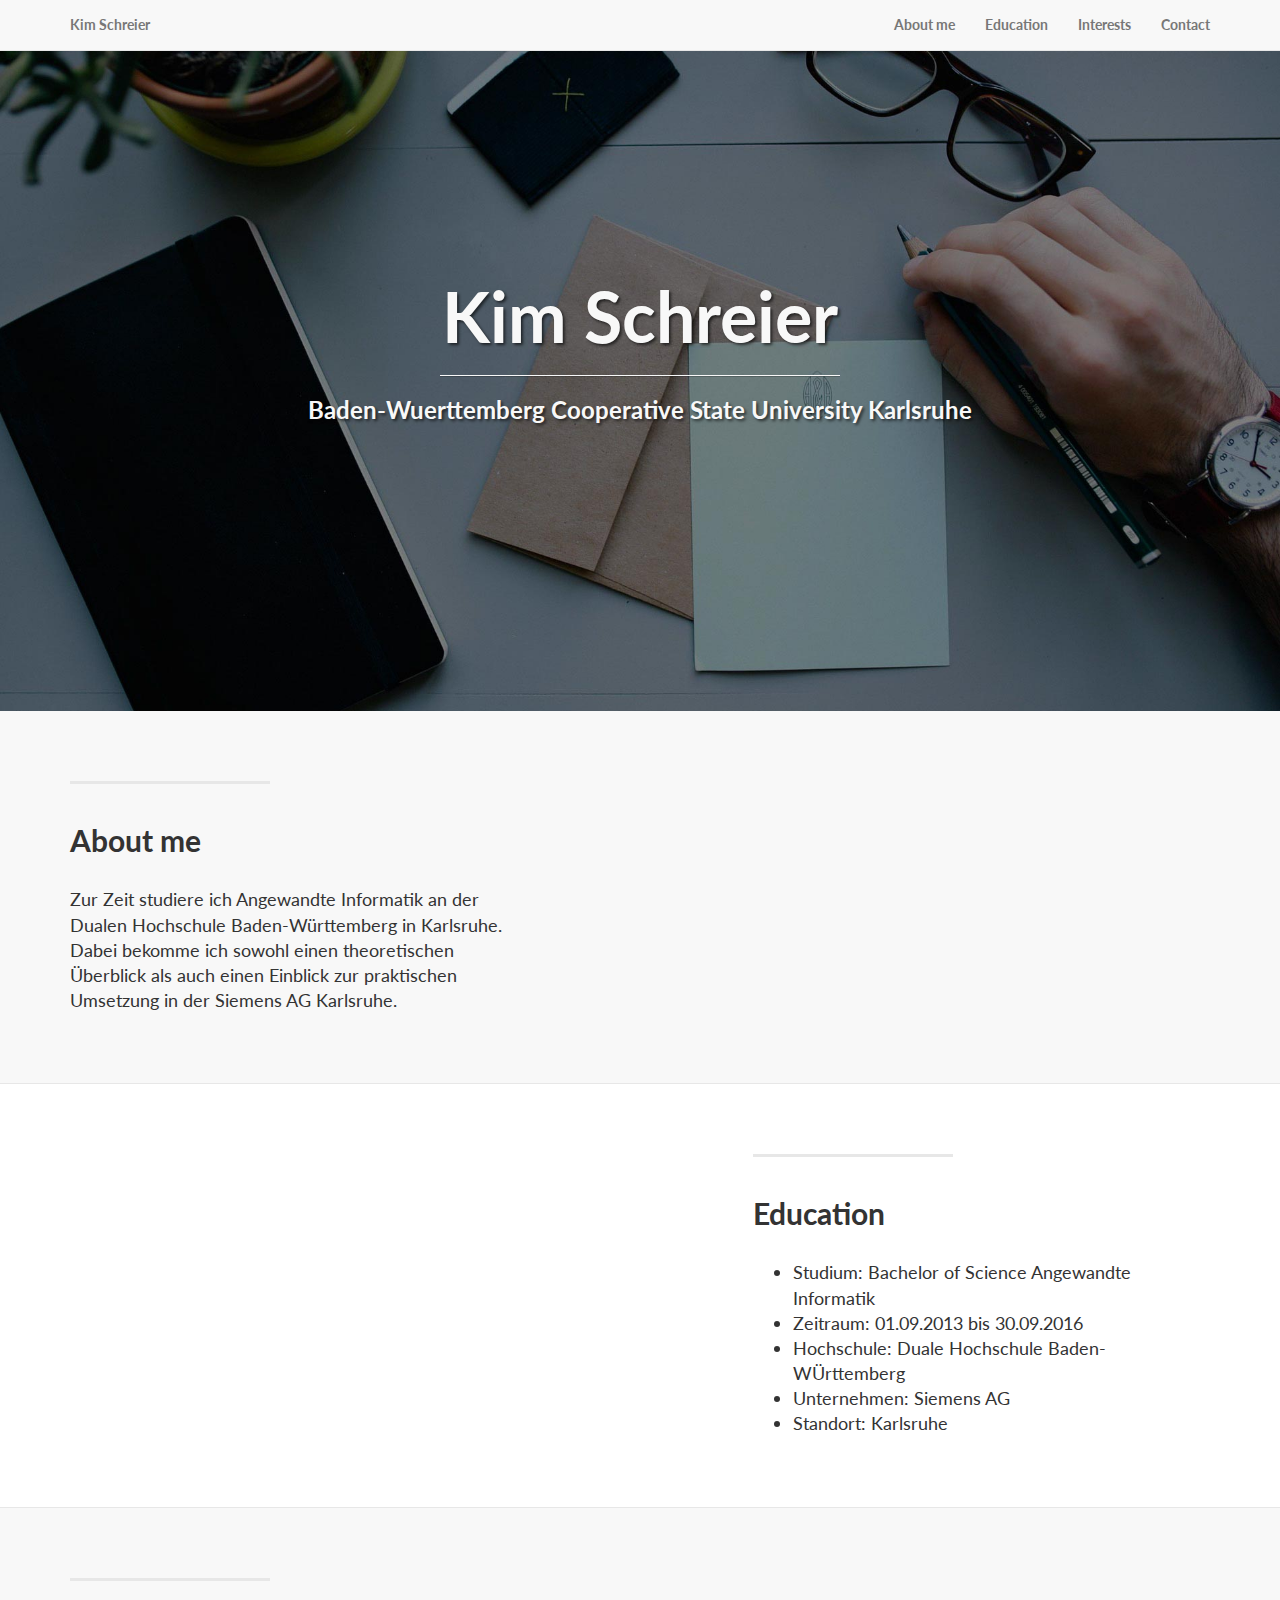
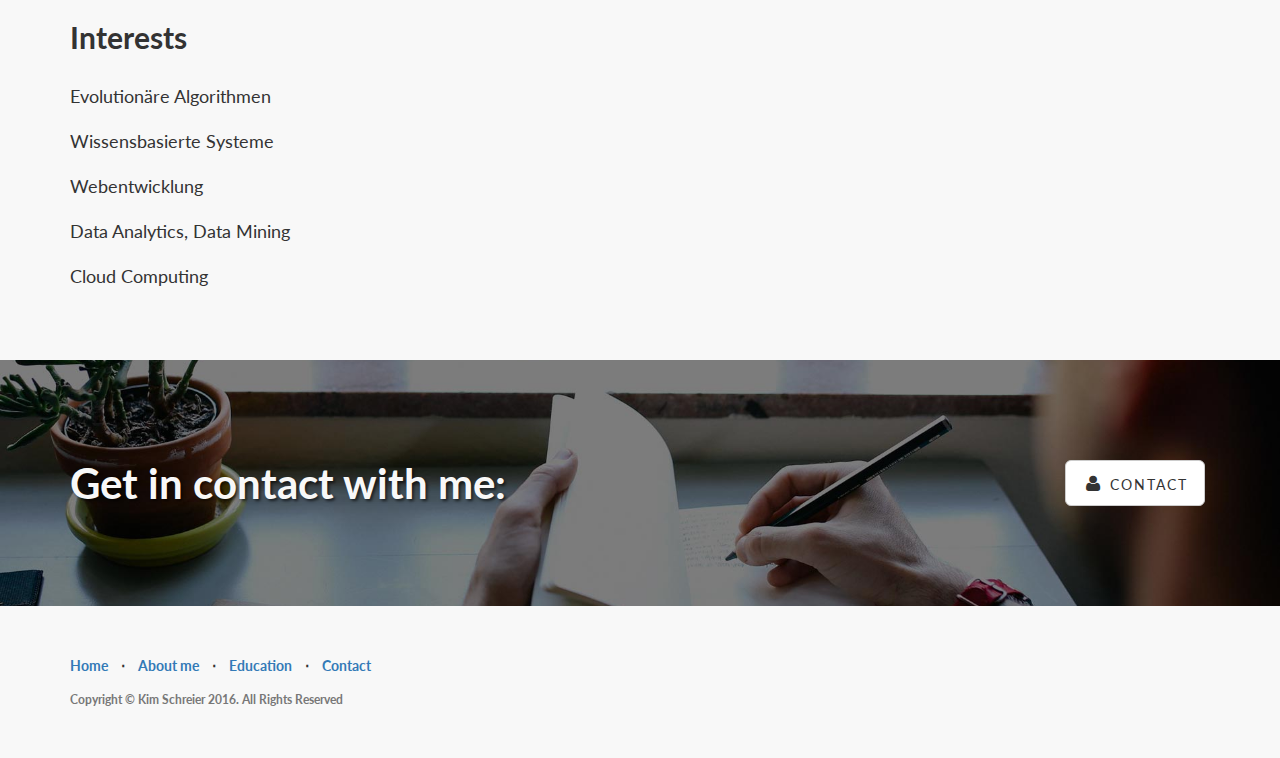
==== index.html @ 8d944483 "added webpage" ====
<!DOCTYPE html>
<html lang="de">

<head>
    <meta http-equiv="X-UA-Compatible" content="IE=edge">
    <meta name="viewport" content="width=device-width, initial-scale=1">
    <meta charset="utf-8"/>
    <meta name="description" content="Landingpage">
    <meta name="author" content="Kim Schreier">
    <link rel="icon" href="img/Business_Man-512.png" title="Kim Schreier">
    <title>Kim Schreier</title>

    <!-- Bootstrap Core CSS -->
    <link href="css/bootstrap.min.css" rel="stylesheet">

    <!-- Custom CSS -->
    <link href="css/landing-page.css" rel="stylesheet">

    <!-- Custom Fonts -->
    <link href="font-awesome/css/font-awesome.min.css" rel="stylesheet" type="text/css">
    <link href="https://fonts.googleapis.com/css?family=Lato:300,400,700,300italic,400italic,700italic" rel="stylesheet" type="text/css">

    <!-- HTML5 Shim and Respond.js IE8 support of HTML5 elements and media queries -->
    <!-- WARNING: Respond.js doesn't work if you view the page via file:// -->
    <!--[if lt IE 9]>
        <script src="https://oss.maxcdn.com/libs/html5shiv/3.7.0/html5shiv.js"></script>
        <script src="https://oss.maxcdn.com/libs/respond.js/1.4.2/respond.min.js"></script>
    <![endif]-->

</head>

<body>

    <!-- Navigation -->
    <nav class="navbar navbar-default navbar-fixed-top topnav" role="navigation">
        <div class="container topnav">
            <!-- Brand and toggle get grouped for better mobile display -->
            <div class="navbar-header">
                <button type="button" class="navbar-toggle" data-toggle="collapse" data-target="#bs-example-navbar-collapse-1">
                    <span class="sr-only">Toggle navigation</span>
                    <span class="icon-bar"></span>
                    <span class="icon-bar"></span>
                    <span class="icon-bar"></span>
                </button>
                <a class="navbar-brand topnav" href="#">Kim Schreier</a>
            </div>
            <!-- Collect the nav links, forms, and other content for toggling -->
            <div class="collapse navbar-collapse" id="bs-example-navbar-collapse-1">
                <ul class="nav navbar-nav navbar-right">
                    <li>
                        <a href="#about">About me</a>
                    </li>
                    <li>
                        <a href="#education">Education</a>
                    </li>
                    <li>
                        <a href="#interests">Interests</a>
                    </li>
                    <li>
                        <a href="#contact">Contact</a>
                    </li>
                </ul>
            </div>
            <!-- /.navbar-collapse -->
        </div>
        <!-- /.container -->
    </nav>


    <!-- Header -->
    <div class="intro-header">
        <div class="container">

            <div class="row">
                <div class="col-lg-12">
                    <div class="intro-message">
                        <h1>Kim Schreier</h1>
                        <hr class="intro-divider">
				 <h3>Baden-Wuerttemberg Cooperative State University Karlsruhe</h3>
                    </div>
                </div>
            </div>

        </div>
        <!-- /.container -->

    </div>
    <!-- /.intro-header -->

    <!-- Page Content -->

	<a  name="about"></a>
    <div class="content-section-a">

        <div class="container">
            <div class="row">
                <div class="col-lg-5 col-sm-6">
                    <hr class="section-heading-spacer">
                    <div class="clearfix"></div>
                    <h2 class="section-heading">About me</h2>
                    <p class="lead">Zur Zeit studiere ich Angewandte Informatik an der Dualen Hochschule Baden-Württemberg in Karlsruhe. Dabei bekomme ich sowohl einen theoretischen Überblick als auch einen Einblick zur  praktischen Umsetzung in der Siemens AG Karlsruhe.</p>


                </div>
                <div class="col-lg-5 col-lg-offset-2 col-sm-6">


                </div>
            </div>

        </div>
        <!-- /.container -->

    </div>
    <!-- /.content-section-a -->
    <a  name="education"></a>
    <div class="content-section-b">

        <div class="container">

            <div class="row">
                <div class="col-lg-5 col-lg-offset-1 col-sm-push-6  col-sm-6">
                    <hr class="section-heading-spacer">
                    <div class="clearfix"></div>
                    <h2 class="section-heading">Education</h2>
                    <ul class="lead">
                        <li>Studium: Bachelor of Science Angewandte Informatik</li>
                        <li>Zeitraum: 01.09.2013 bis 30.09.2016</li>
                        <li>Hochschule:  Duale Hochschule Baden-WÜrttemberg</li>
                        <li>Unternehmen:  Siemens AG</li>
                        <li>Standort:  Karlsruhe</li>

                    </ul>
                </div>
                <div class="col-lg-5 col-sm-pull-6  col-sm-6">

                </div>
            </div>

        </div>
        <!-- /.container -->

    </div>
    <!-- /.content-section-b -->

    <div class="content-section-a">
        <a  name="interests"></a>
        <div class="container">

            <div class="row">
                <div class="col-lg-5 col-sm-6">
                    <hr class="section-heading-spacer">
                    <div class="clearfix"></div>
                    <h2 class="section-heading">Interests</h2>
                    <p class="lead">Evolutionäre Algorithmen</p>
                    <p class="lead">Wissensbasierte Systeme</p>
                    <p class="lead">Webentwicklung</p>
                    <p class="lead">Data Analytics, Data Mining</p>
                    <p class="lead">Cloud Computing</p>
                </div>

                <div class="col-lg-5 col-lg-offset-2 col-sm-6">
                    <img class="img-responsive" src="https://www.nfib.com/Portals/0/PDF/AllUsers/BusinessResources/data_mining.jpg" alt="">
                </div>
            </div>

        </div>
        <!-- /.container -->

    </div>
    <!-- /.content-section-a -->

	<a  name="contact"></a>
    <div class="banner">

        <div class="container">

            <div class="row">
                <div class="col-lg-6">
                    <h2>Get in contact with me: </h2>
                </div>
                <div class="col-lg-6">
                    <ul class="list-inline banner-social-buttons">

                        <li>
                            <a href="https://schreier.kim/contact" class="btn btn-default btn-lg"><i class="fa fa-user fa-fw"></i> <span class="network-name">Contact</span></a>
                        </li>
                    </ul>
                </div>
            </div>

        </div>
        <!-- /.container -->

    </div>
    <!-- /.banner -->

    <!-- Footer -->
    <footer>
        <div class="container">
            <div class="row">
                <div class="col-lg-12">
                    <ul class="list-inline">
                        <li>
                            <a href="#">Home</a>
                        </li>
                        <li class="footer-menu-divider">&sdot;</li>
                        <li>
                            <a href="#about">About me</a>
                        </li>
                        <li class="footer-menu-divider">&sdot;</li>
                        <li>
                            <a href="#education">Education</a>
                        </li>
                        <li class="footer-menu-divider">&sdot;</li>
                        <li>
                            <a href="#contact">Contact</a>
                        </li>
                    </ul>
                    <p class="copyright text-muted small">Copyright &copy; Kim Schreier 2016. All Rights Reserved</p>
                </div>
            </div>
        </div>
    </footer>

    <!-- jQuery -->
    <script src="js/jquery.js"></script>

    <!-- Bootstrap Core JavaScript -->
    <script src="js/bootstrap.min.js"></script>

    <!-- Google Analytics JavaScript -->
	<script>
  (function(i,s,o,g,r,a,m){i['GoogleAnalyticsObject']=r;i[r]=i[r]||function(){
  (i[r].q=i[r].q||[]).push(arguments)},i[r].l=1*new Date();a=s.createElement(o),
  m=s.getElementsByTagName(o)[0];a.async=1;a.src=g;m.parentNode.insertBefore(a,m)
  })(window,document,'script','//www.google-analytics.com/analytics.js','ga');

  ga('create', 'UA-71081730-1', 'auto');
  ga('send', 'pageview');

</script>

</body>

</html>
---- css/landing-page.css ----
/*!
 * Start Bootstrap - Landing Page Bootstrap Theme (http://startbootstrap.com)
 * Code licensed under the Apache License v2.0.
 * For details, see http://www.apache.org/licenses/LICENSE-2.0.
 */

body,
html {
    width: 100%;
    height: 100%;
}

body,
h1,
h2,
h3,
h4,
h5,
h6 {
    font-family: "Lato","Helvetica Neue",Helvetica,Arial,sans-serif;
    font-weight: 700;
}

.topnav {
    font-size: 14px; 
}

.lead {
    font-size: 18px;
    font-weight: 400;
}

.intro-header {
    padding-top: 50px; /* If you're making other pages, make sure there is 50px of padding to make sure the navbar doesn't overlap content! */
    padding-bottom: 50px;
    text-align: center;
    color: #f8f8f8;
    background: url(../img/intro-bg.jpg) no-repeat center center;
    background-size: cover;
}

.intro-message {
    position: relative;
    padding-top: 20%;
    padding-bottom: 20%;
}

.intro-message > h1 {
    margin: 0;
    text-shadow: 2px 2px 3px rgba(0,0,0,0.6);
    font-size: 5em;
}

.intro-divider {
    width: 400px;
    border-top: 1px solid #f8f8f8;
    border-bottom: 1px solid rgba(0,0,0,0.2);
}

.intro-message > h3 {
    text-shadow: 2px 2px 3px rgba(0,0,0,0.6);
}

@media(max-width:767px) {
    .intro-message {
        padding-bottom: 15%;
    }

    .intro-message > h1 {
        font-size: 3em;
    }

    ul.intro-social-buttons > li {
        display: block;
        margin-bottom: 20px;
        padding: 0;
    }

    ul.intro-social-buttons > li:last-child {
        margin-bottom: 0;
    }

    .intro-divider {
        width: 100%;
    }
}

.network-name {
    text-transform: uppercase;
    font-size: 14px;
    font-weight: 400;
    letter-spacing: 2px;
}

.content-section-a {
    padding: 50px 0;
    background-color: #f8f8f8;
}

.content-section-b {
    padding: 50px 0;
    border-top: 1px solid #e7e7e7;
    border-bottom: 1px solid #e7e7e7;
}

.section-heading {
    margin-bottom: 30px;
}

.section-heading-spacer {
    float: left;
    width: 200px;
    border-top: 3px solid #e7e7e7;
}

.banner {
    padding: 100px 0;
    color: #f8f8f8;
    background: url(../img/banner-bg.jpg) no-repeat center center;
    background-size: cover;
}

.banner h2 {
    margin: 0;
    text-shadow: 2px 2px 3px rgba(0,0,0,0.6);
    font-size: 3em;
}

.banner ul {
    margin-bottom: 0;
}

.banner-social-buttons {
    float: right;
    margin-top: 0;
}

@media(max-width:1199px) {
    ul.banner-social-buttons {
        float: left;
        margin-top: 15px;
    }
}

@media(max-width:767px) {
    .banner h2 {
        margin: 0;
        text-shadow: 2px 2px 3px rgba(0,0,0,0.6);
        font-size: 3em;
    }

    ul.banner-social-buttons > li {
        display: block;
        margin-bottom: 20px;
        padding: 0;
    }

    ul.banner-social-buttons > li:last-child {
        margin-bottom: 0;
    }
}

footer {
    padding: 50px 0;
    background-color: #f8f8f8;
}

p.copyright {
    margin: 15px 0 0;
}
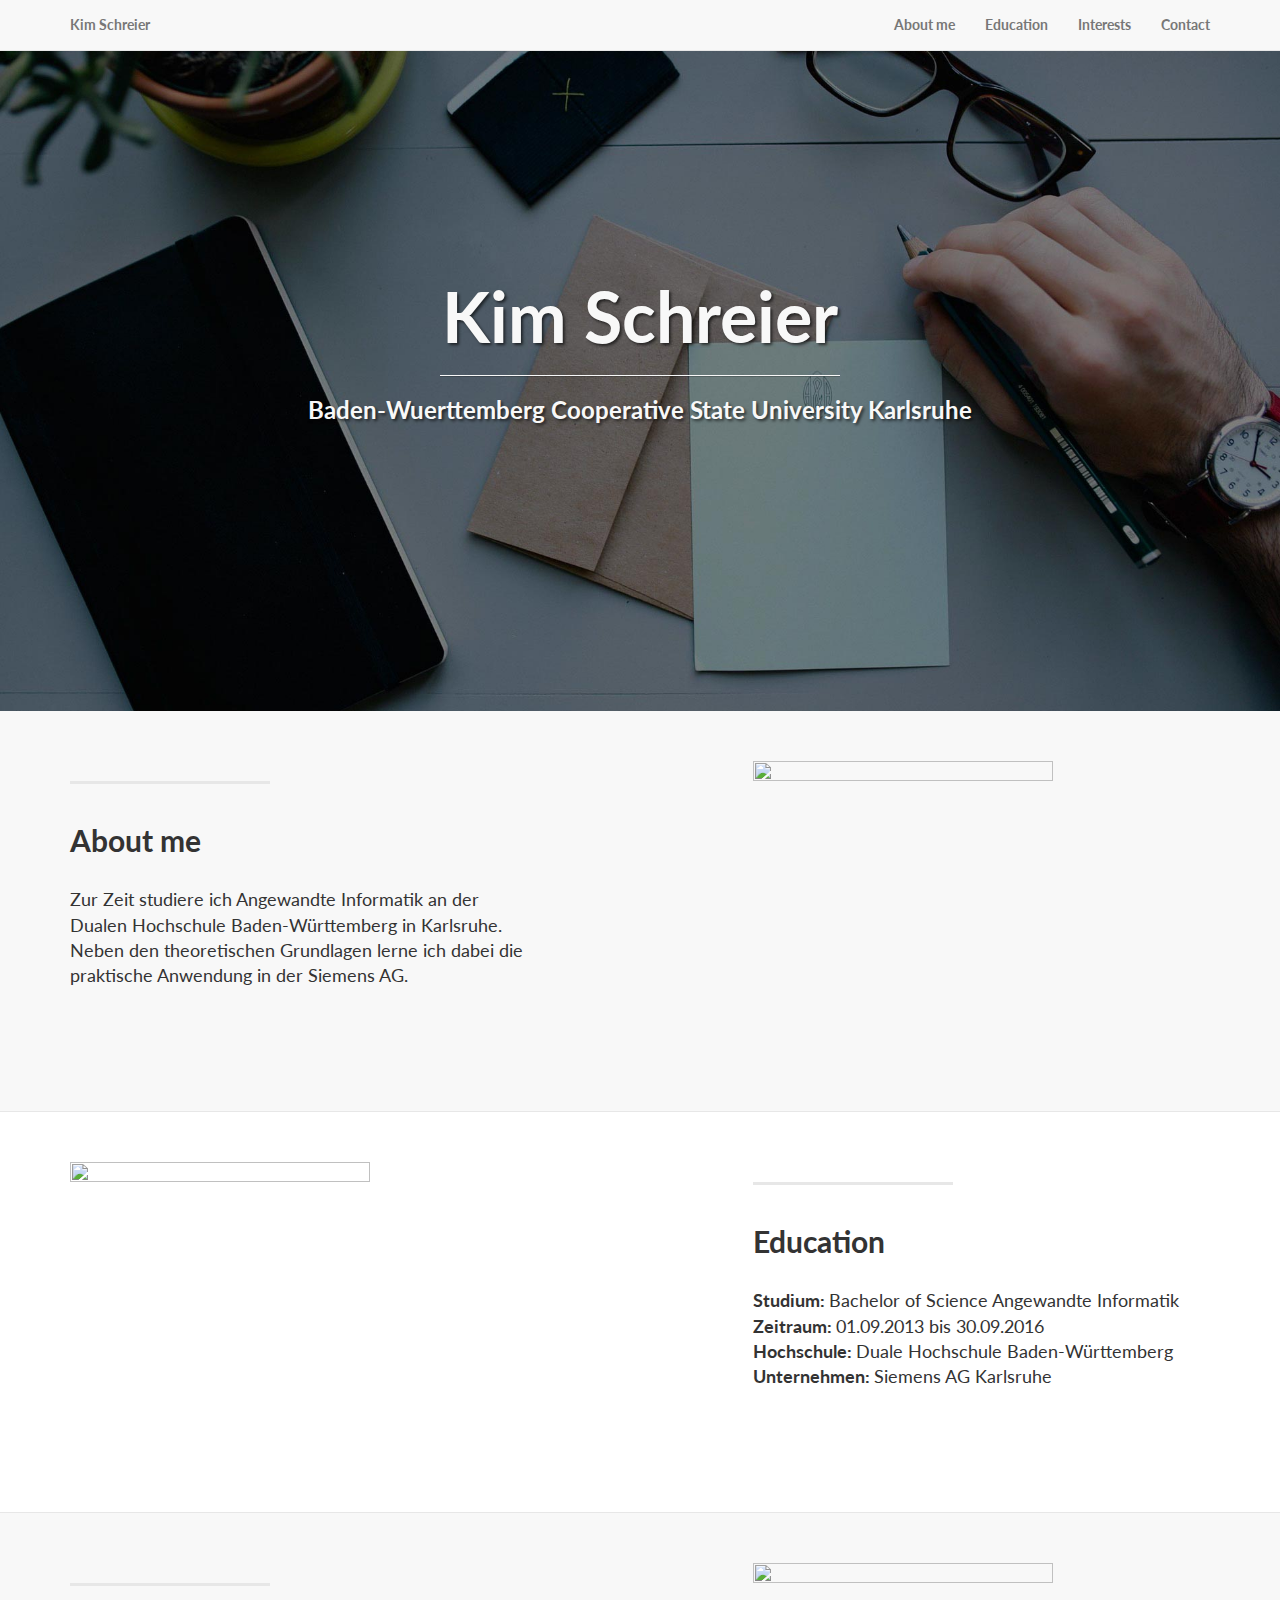
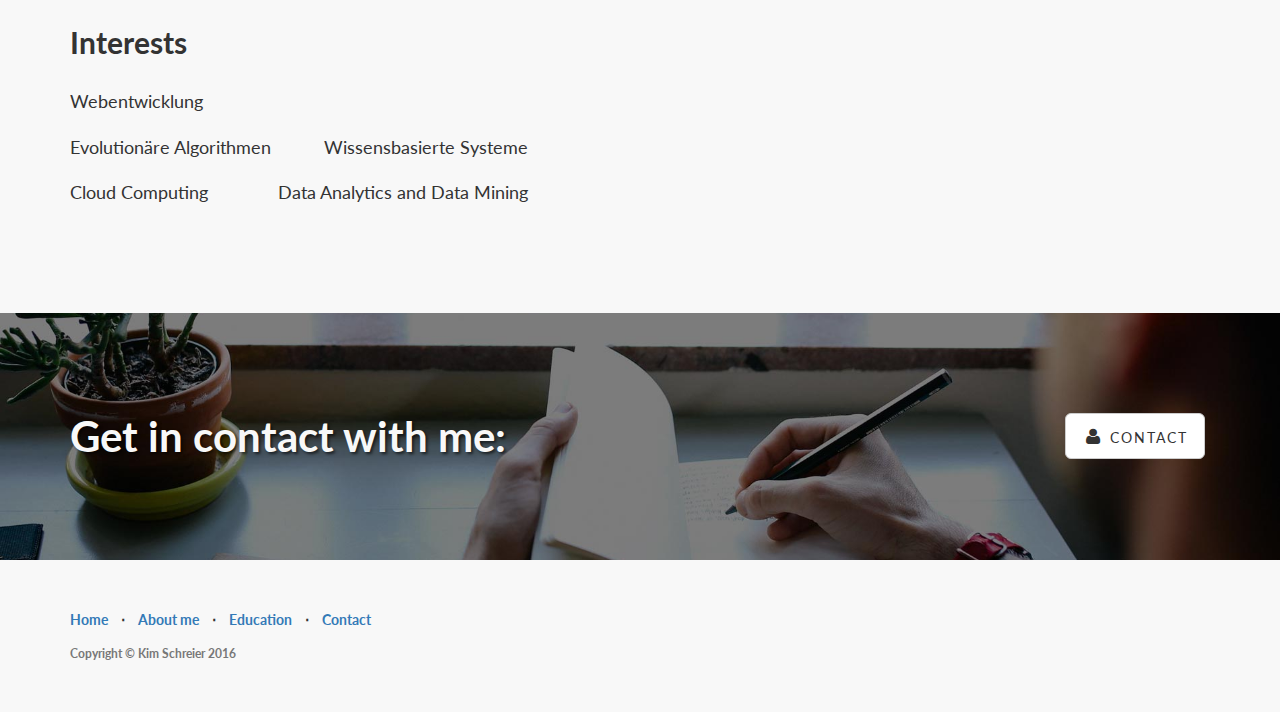
==== commit 0463e460: "added assets" ====
--- a/index.html
+++ b/index.html
@@ -98,12 +98,12 @@
                     <hr class="section-heading-spacer">
                     <div class="clearfix"></div>
                     <h2 class="section-heading">About me</h2>
-                    <p class="lead">Zur Zeit studiere ich Angewandte Informatik an der Dualen Hochschule Baden-Württemberg in Karlsruhe. Dabei bekomme ich sowohl einen theoretischen Überblick als auch einen Einblick zur  praktischen Umsetzung in der Siemens AG Karlsruhe.</p>
+                    <p class="lead">Zur Zeit studiere ich Angewandte Informatik an der Dualen Hochschule Baden-Württemberg in Karlsruhe. Neben den theoretischen Grundlagen lerne ich dabei die praktische Anwendung in der Siemens AG.</p>
 
 
                 </div>
                 <div class="col-lg-5 col-lg-offset-2 col-sm-6">
-
+                <img class="img-responsive" src="assets/112151-scientifics-study/png/scientist-1.png" alt="" height="300" width="300" />
 
                 </div>
             </div>
@@ -123,17 +123,17 @@
                     <hr class="section-heading-spacer">
                     <div class="clearfix"></div>
                     <h2 class="section-heading">Education</h2>
-                    <ul class="lead">
-                        <li>Studium: Bachelor of Science Angewandte Informatik</li>
-                        <li>Zeitraum: 01.09.2013 bis 30.09.2016</li>
-                        <li>Hochschule:  Duale Hochschule Baden-WÜrttemberg</li>
-                        <li>Unternehmen:  Siemens AG</li>
-                        <li>Standort:  Karlsruhe</li>
-
-                    </ul>
+                    <div >
+                        <p class="lead">
+                        <b> Studium: </b> Bachelor of Science Angewandte Informatik <br>
+                        <b> Zeitraum: </b>01.09.2013 bis 30.09.2016 <br>
+                        <b> Hochschule: </b> Duale Hochschule Baden-Württemberg <br>
+                        <b> Unternehmen: </b> Siemens AG Karlsruhe<br>
+                        </p>
+                    </div>
                 </div>
                 <div class="col-lg-5 col-sm-pull-6  col-sm-6">
-
+                    <img class="img-responsive" src="assets/112151-scientifics-study/png/molecule-2.png" alt="" height="300" width="300" />
                 </div>
             </div>
 
@@ -152,15 +152,16 @@
                     <hr class="section-heading-spacer">
                     <div class="clearfix"></div>
                     <h2 class="section-heading">Interests</h2>
+
+                    <p class="lead">Webentwicklung</p>
+                    <p class="lead pull-right">Wissensbasierte Systeme</p>
                     <p class="lead">Evolutionäre Algorithmen</p>
-                    <p class="lead">Wissensbasierte Systeme</p>
-                    <p class="lead">Webentwicklung</p>
-                    <p class="lead">Data Analytics, Data Mining</p>
+                    <p class="lead pull-right">Data Analytics and Data Mining</p>
                     <p class="lead">Cloud Computing</p>
                 </div>
 
                 <div class="col-lg-5 col-lg-offset-2 col-sm-6">
-                    <img class="img-responsive" src="https://www.nfib.com/Portals/0/PDF/AllUsers/BusinessResources/data_mining.jpg" alt="">
+                    <img class="img-responsive" src="assets/112151-scientifics-study/png/monitor-with-stats.png" alt="" height="300" width="300">
                 </div>
             </div>
 
@@ -181,9 +182,8 @@
                 </div>
                 <div class="col-lg-6">
                     <ul class="list-inline banner-social-buttons">
-
-                        <li>
-                            <a href="https://schreier.kim/contact" class="btn btn-default btn-lg"><i class="fa fa-user fa-fw"></i> <span class="network-name">Contact</span></a>
+                        <li>
+                            <a href="contact" class="btn btn-default btn-lg"><i class="fa fa-user fa-fw"></i> <span class="network-name">Contact</span></a>
                         </li>
                     </ul>
                 </div>
@@ -217,7 +217,7 @@
                             <a href="#contact">Contact</a>
                         </li>
                     </ul>
-                    <p class="copyright text-muted small">Copyright &copy; Kim Schreier 2016. All Rights Reserved</p>
+                    <p class="copyright text-muted small">Copyright &copy; Kim Schreier 2016</p>
                 </div>
             </div>
         </div>
@@ -230,16 +230,7 @@
     <script src="js/bootstrap.min.js"></script>
 
     <!-- Google Analytics JavaScript -->
-	<script>
-  (function(i,s,o,g,r,a,m){i['GoogleAnalyticsObject']=r;i[r]=i[r]||function(){
-  (i[r].q=i[r].q||[]).push(arguments)},i[r].l=1*new Date();a=s.createElement(o),
-  m=s.getElementsByTagName(o)[0];a.async=1;a.src=g;m.parentNode.insertBefore(a,m)
-  })(window,document,'script','//www.google-analytics.com/analytics.js','ga');
-
-  ga('create', 'UA-71081730-1', 'auto');
-  ga('send', 'pageview');
-
-</script>
+	<script src="js/googleanalytics.js"></script>
 
 </body>
 
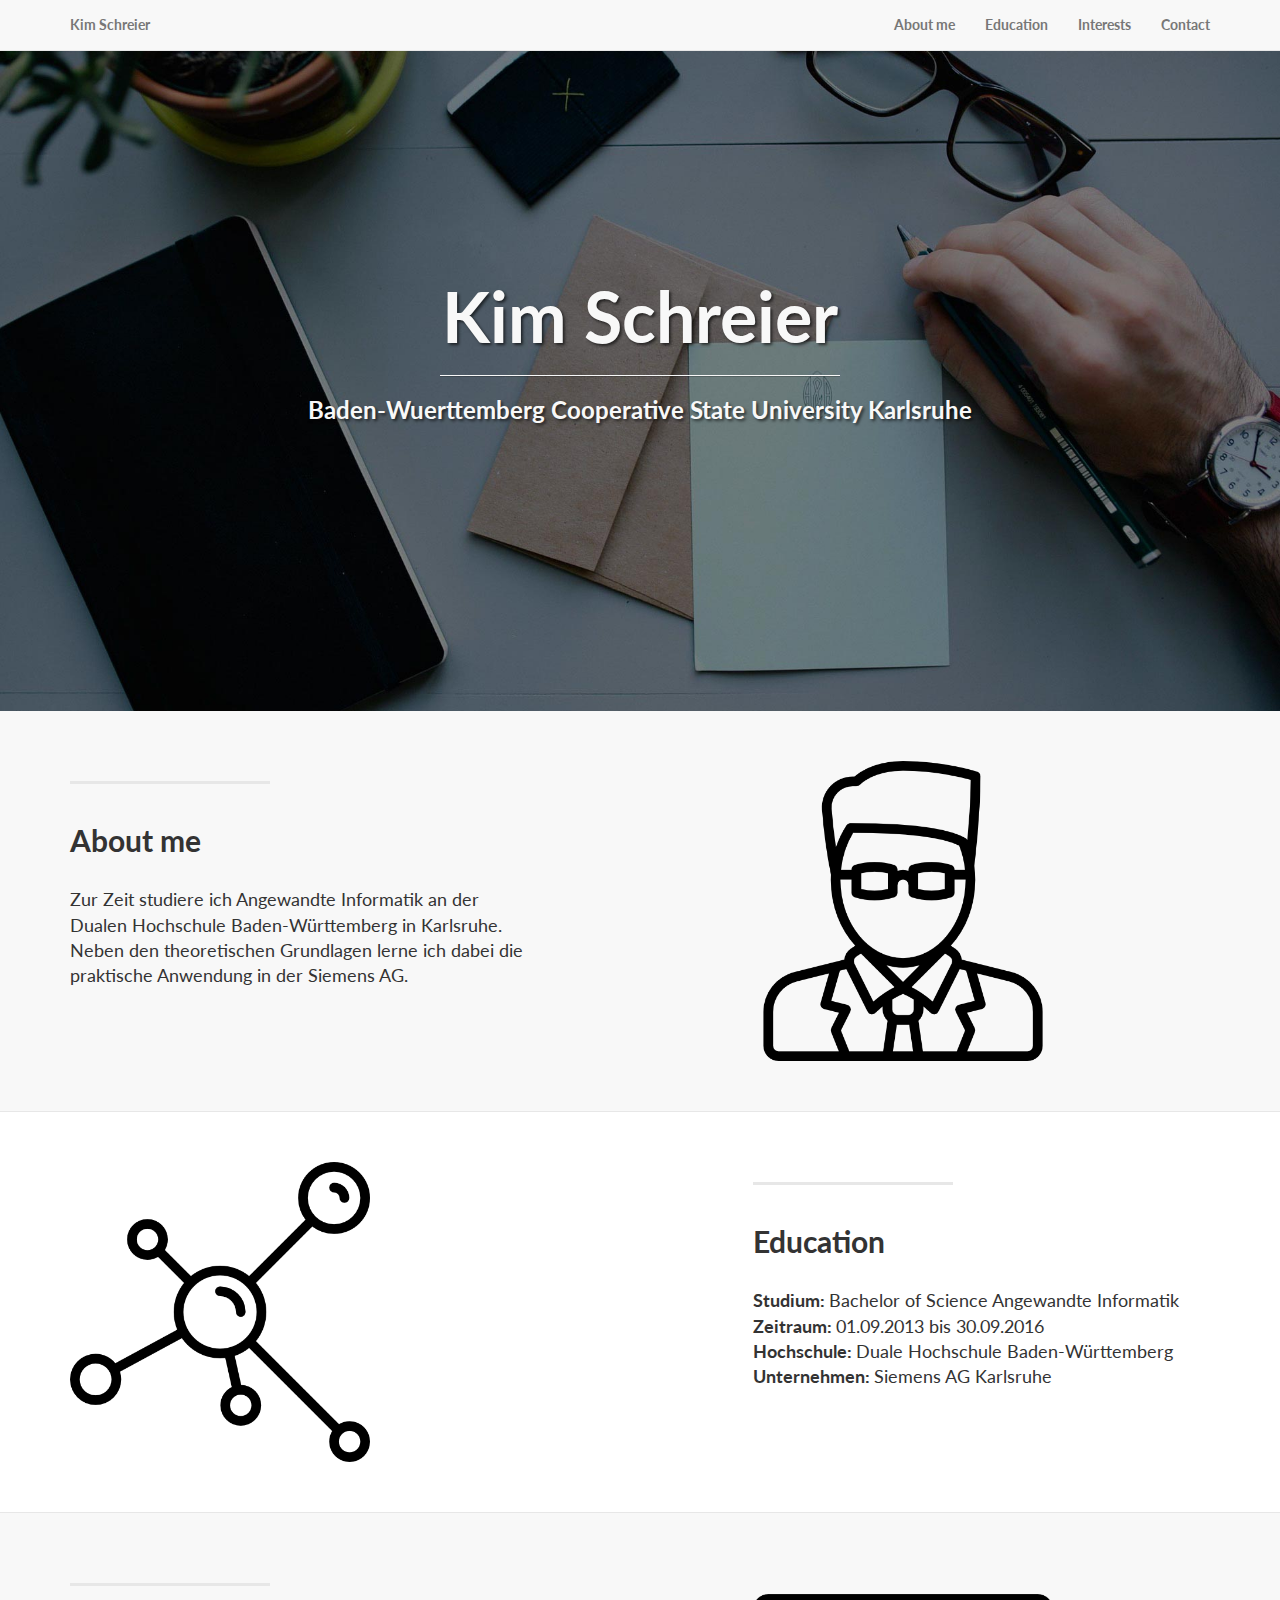
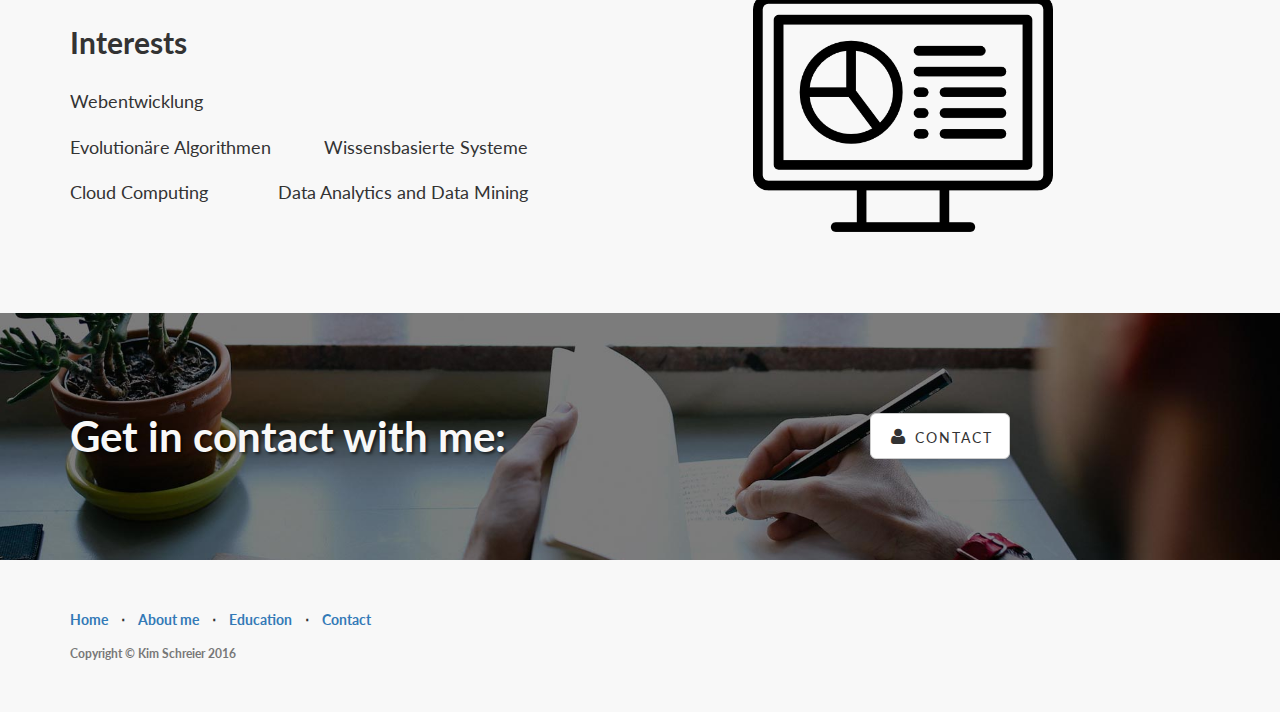
==== commit 4f039038: "cantact button layout" ====
--- a/index.html
+++ b/index.html
@@ -177,10 +177,10 @@
         <div class="container">
 
             <div class="row">
-                <div class="col-lg-6">
+                <div class="col-lg-5">
                     <h2>Get in contact with me: </h2>
                 </div>
-                <div class="col-lg-6">
+                <div class="col-lg-5">
                     <ul class="list-inline banner-social-buttons">
                         <li>
                             <a href="contact" class="btn btn-default btn-lg"><i class="fa fa-user fa-fw"></i> <span class="network-name">Contact</span></a>
